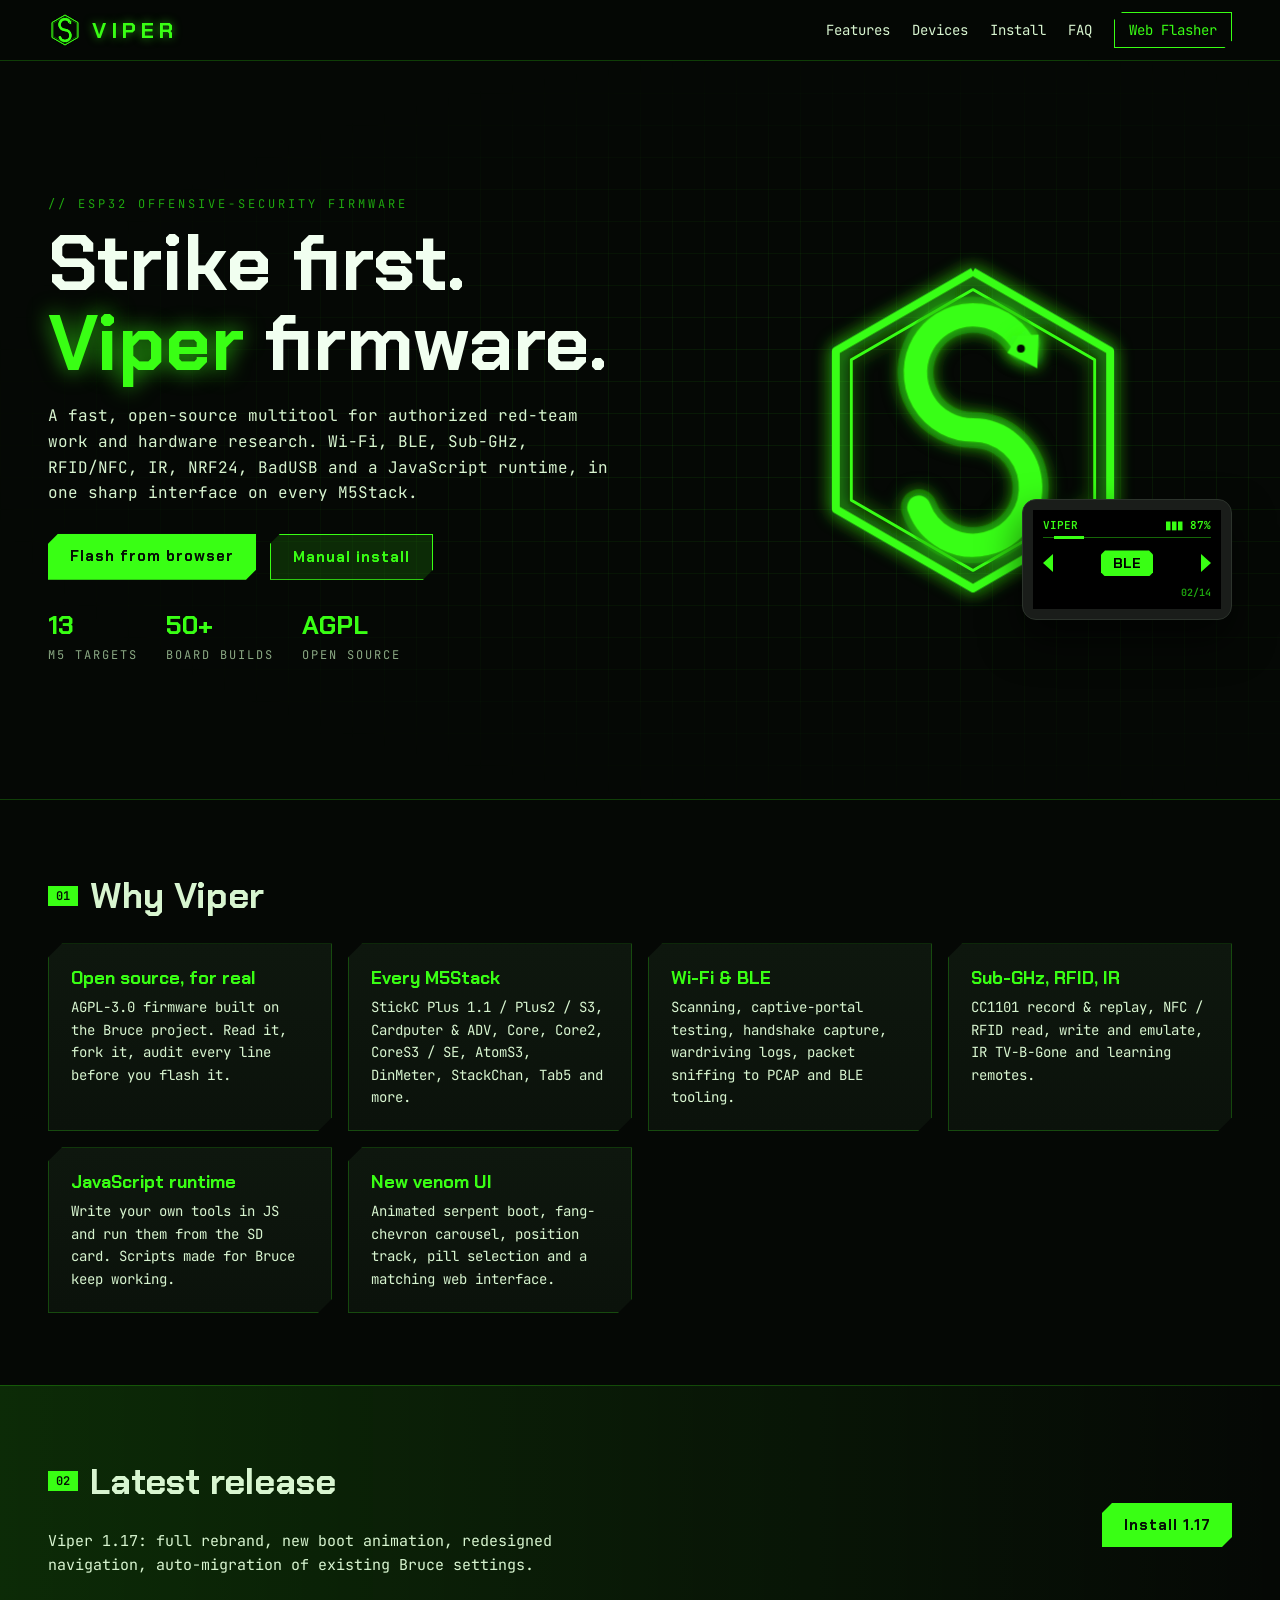
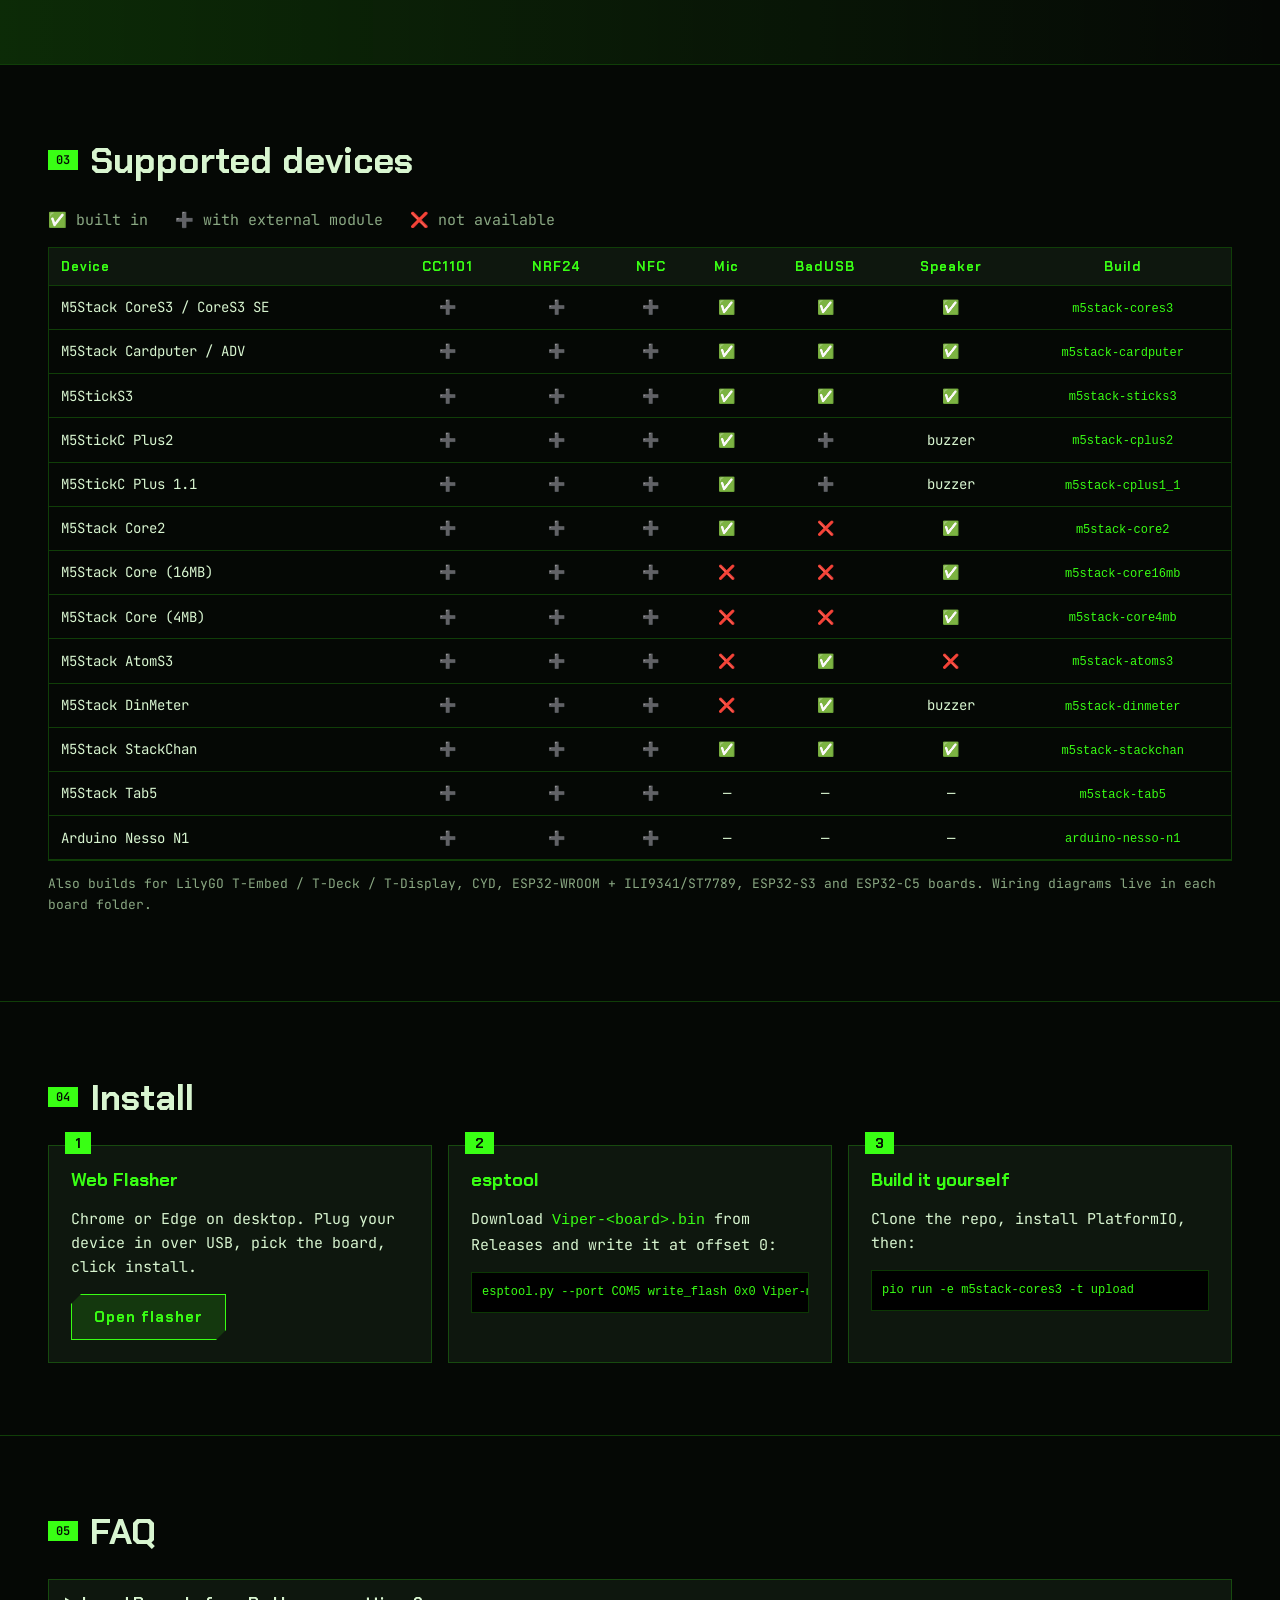
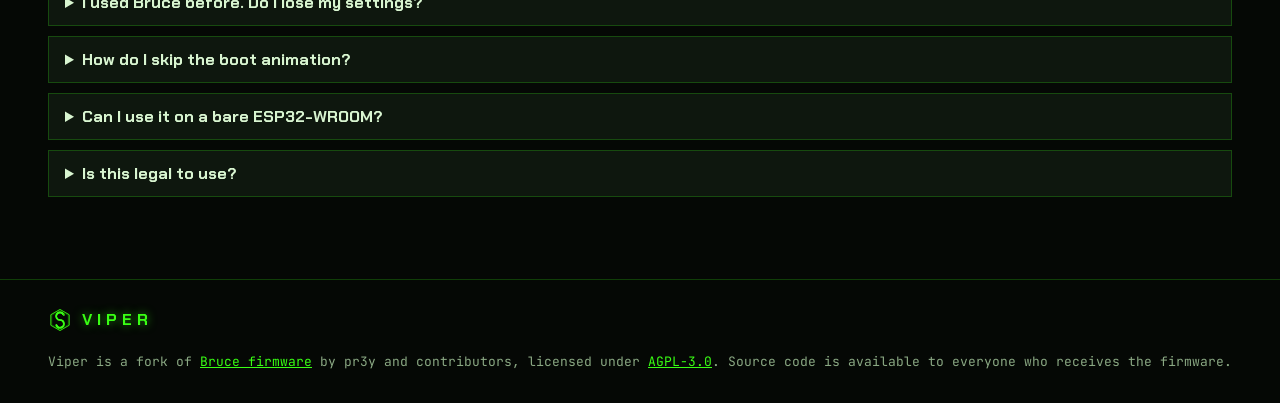
==== website/index.html @ 6bab2573 "Initial commit: Viper firmware Viper is an ESP32 offensive-security firmware forked from Bruce firmw" ====
<!doctype html>
<html lang="en">
<head>
  <meta charset="utf-8" />
  <meta name="viewport" content="width=device-width, initial-scale=1" />
  <title>Viper Firmware</title>
  <meta name="description" content="Viper — open-source ESP32 firmware for offensive security research on M5Stack and other ESP32 devices." />
  <link rel="icon" href="assets/viper-logo.svg" type="image/svg+xml" />
  <link rel="preconnect" href="https://fonts.googleapis.com" />
  <link rel="preconnect" href="https://fonts.gstatic.com" crossorigin />
  <link href="https://fonts.googleapis.com/css2?family=Chakra+Petch:wght@500;700&family=JetBrains+Mono:wght@400;600&display=swap" rel="stylesheet" />
  <link rel="stylesheet" href="style.css" />
</head>
<body>
  <header class="nav">
    <a class="brand" href="#top">
      <img src="assets/viper-logo.svg" alt="" width="34" height="34" />
      <span>VIPER</span>
    </a>
    <button class="nav-toggle" aria-label="Open menu" aria-expanded="false">&#9776;</button>
    <nav class="nav-links">
      <a href="#features">Features</a>
      <a href="#devices">Devices</a>
      <a href="#install">Install</a>
      <a href="#faq">FAQ</a>
      <a href="flasher.html" class="nav-cta">Web Flasher</a>
    </nav>
  </header>

  <main id="top">
    <!-- HERO -->
    <section class="hero">
      <div class="hero-grid" aria-hidden="true"></div>
      <div class="hero-copy">
        <p class="eyebrow">// ESP32 OFFENSIVE-SECURITY FIRMWARE</p>
        <h1>Strike first.<br /><span class="glow">Viper</span> firmware.</h1>
        <p class="lead">
          A fast, open-source multitool for authorized red-team work and hardware research.
          Wi-Fi, BLE, Sub-GHz, RFID/NFC, IR, NRF24, BadUSB and a JavaScript runtime,
          in one sharp interface on every M5Stack.
        </p>
        <div class="hero-actions">
          <a class="btn btn-primary" href="flasher.html">Flash from browser</a>
          <a class="btn btn-ghost" href="#install">Manual install</a>
        </div>
        <ul class="hero-stats">
          <li><b>13</b><span>M5 targets</span></li>
          <li><b>50+</b><span>board builds</span></li>
          <li><b>AGPL</b><span>open source</span></li>
        </ul>
      </div>

      <div class="hero-art">
        <svg class="logo-anim" viewBox="0 0 100 100" role="img" aria-label="Viper logo">
          <defs>
            <filter id="g" x="-40%" y="-40%" width="180%" height="180%">
              <feGaussianBlur stdDeviation="2.4" result="b" />
              <feMerge><feMergeNode in="b" /><feMergeNode in="SourceGraphic" /></feMerge>
            </filter>
          </defs>
          <g fill="none" stroke="var(--venom)" stroke-linejoin="round" filter="url(#g)">
            <polygon class="hex" pathLength="100" points="50,6 88.1,28 88.1,72 50,94 11.9,72 11.9,28" stroke-width="2.2" />
            <polygon class="hex-in" points="50,11 83.8,30.5 83.8,69.5 50,89 16.2,69.5 16.2,30.5" stroke-width=".8" />
            <path class="serpent-shadow" pathLength="100" d="M34.96 71.47 A16 16 0 1 0 50 50 A16 16 0 1 1 63.86 26" stroke-width="10" stroke-linecap="round" />
            <path class="serpent" pathLength="100" d="M34.96 71.47 A16 16 0 1 0 50 50 A16 16 0 1 1 63.86 26" stroke-width="6.5" stroke-linecap="round" />
          </g>
          <g class="head" filter="url(#g)">
            <polygon points="67.86,32.9 59.53,28.5 62.6,23.8 68.19,23.5" fill="var(--venom)" />
            <circle cx="63.3" cy="27.4" r="1.1" fill="#050a05" />
            <path class="tongue" d="M68.5 34 l2.2 4 m0 0 l-1.4 2.2 m1.4 -2.2 l2.4 1" stroke="#ff3355" stroke-width=".9" fill="none" stroke-linecap="round" />
          </g>
        </svg>
        <div class="device-frame" aria-hidden="true">
          <div class="screen">
            <div class="sb"><span>VIPER</span><span>&#9646;&#9646;&#9646; 87%</span></div>
            <div class="rule"><i></i></div>
            <div class="carousel">
              <span class="fang l"></span>
              <span class="card" id="demoItem">WIFI</span>
              <span class="fang r"></span>
            </div>
            <div class="count" id="demoCount">01/14</div>
          </div>
        </div>
      </div>
    </section>

    <!-- FEATURES -->
    <section id="features" class="section">
      <h2><span class="tag">01</span> Why Viper</h2>
      <div class="cards">
        <article class="card-f">
          <h3>Open source, for real</h3>
          <p>AGPL-3.0 firmware built on the Bruce project. Read it, fork it, audit every line before you flash it.</p>
        </article>
        <article class="card-f">
          <h3>Every M5Stack</h3>
          <p>StickC Plus 1.1 / Plus2 / S3, Cardputer & ADV, Core, Core2, CoreS3 / SE, AtomS3, DinMeter, StackChan, Tab5 and more.</p>
        </article>
        <article class="card-f">
          <h3>Wi-Fi & BLE</h3>
          <p>Scanning, captive-portal testing, handshake capture, wardriving logs, packet sniffing to PCAP and BLE tooling.</p>
        </article>
        <article class="card-f">
          <h3>Sub-GHz, RFID, IR</h3>
          <p>CC1101 record &amp; replay, NFC / RFID read, write and emulate, IR TV-B-Gone and learning remotes.</p>
        </article>
        <article class="card-f">
          <h3>JavaScript runtime</h3>
          <p>Write your own tools in JS and run them from the SD card. Scripts made for Bruce keep working.</p>
        </article>
        <article class="card-f">
          <h3>New venom UI</h3>
          <p>Animated serpent boot, fang-chevron carousel, position track, pill selection and a matching web interface.</p>
        </article>
      </div>
    </section>

    <!-- RELEASE -->
    <section class="section release">
      <div>
        <h2><span class="tag">02</span> Latest release</h2>
        <p class="lead small">Viper 1.17: full rebrand, new boot animation, redesigned navigation, auto-migration of existing Bruce settings.</p>
      </div>
      <a class="btn btn-primary" href="flasher.html">Install 1.17</a>
    </section>

    <!-- DEVICES -->
    <section id="devices" class="section">
      <h2><span class="tag">03</span> Supported devices</h2>
      <p class="muted">✅ built in &nbsp; ➕ with external module &nbsp; ❌ not available</p>
      <div class="table-wrap">
        <table>
          <thead>
            <tr><th>Device</th><th>CC1101</th><th>NRF24</th><th>NFC</th><th>Mic</th><th>BadUSB</th><th>Speaker</th><th>Build</th></tr>
          </thead>
          <tbody id="deviceRows"></tbody>
        </table>
      </div>
      <p class="muted small">Also builds for LilyGO T-Embed / T-Deck / T-Display, CYD, ESP32-WROOM + ILI9341/ST7789, ESP32-S3 and ESP32-C5 boards. Wiring diagrams live in each board folder.</p>
    </section>

    <!-- INSTALL -->
    <section id="install" class="section">
      <h2><span class="tag">04</span> Install</h2>
      <div class="steps">
        <div class="step">
          <b>1</b>
          <h3>Web Flasher</h3>
          <p>Chrome or Edge on desktop. Plug your device in over USB, pick the board, click install.</p>
          <a class="btn btn-ghost" href="flasher.html">Open flasher</a>
        </div>
        <div class="step">
          <b>2</b>
          <h3>esptool</h3>
          <p>Download <code>Viper-&lt;board&gt;.bin</code> from Releases and write it at offset 0:</p>
          <pre><code>esptool.py --port COM5 write_flash 0x0 Viper-m5stack-cores3.bin</code></pre>
        </div>
        <div class="step">
          <b>3</b>
          <h3>Build it yourself</h3>
          <p>Clone the repo, install PlatformIO, then:</p>
          <pre><code>pio run -e m5stack-cores3 -t upload</code></pre>
        </div>
      </div>
    </section>

    <!-- FAQ -->
    <section id="faq" class="section">
      <h2><span class="tag">05</span> FAQ</h2>
      <details>
        <summary>I used Bruce before. Do I lose my settings?</summary>
        <p>No. On first boot Viper renames <code>/bruce.conf</code> and <code>/brucePins.conf</code> to the Viper names and reads saved Bruce capture files. Move your SD folders from <code>/BruceRF</code>, <code>/BruceIR</code> and so on to <code>/ViperRF</code>, <code>/ViperIR</code> and so on to keep using them.</p>
      </details>
      <details>
        <summary>How do I skip the boot animation?</summary>
        <p>Press any key. To use your own splash, put <code>boot.jpg</code> or <code>boot.gif</code> on the SD card root.</p>
      </details>
      <details>
        <summary>Can I use it on a bare ESP32-WROOM?</summary>
        <p>Yes. Use the <code>esp-wroom32-ili9341</code> or <code>esp-wroom32-st7789</code> build with a matching SPI display, or the <code>CYD-2432S028</code> build for the Cheap Yellow Display.</p>
      </details>
      <details>
        <summary>Is this legal to use?</summary>
        <p>Viper is a research and education tool. Only test networks, radios and devices you own or have written permission to assess. You are responsible for following the laws where you live.</p>
      </details>
    </section>
  </main>

  <footer class="footer">
    <div class="brand small">
      <img src="assets/viper-logo.svg" alt="" width="24" height="24" /><span>VIPER</span>
    </div>
    <p>
      Viper is a fork of <a href="https://github.com/pr3y/Bruce">Bruce firmware</a> by pr3y and contributors,
      licensed under <a href="https://www.gnu.org/licenses/agpl-3.0.html">AGPL-3.0</a>. Source code is available to everyone who receives the firmware.
    </p>
  </footer>

  <script src="site.js"></script>
</body>
</html>
---- website/style.css ----
:root {
  --venom: #39ff14;
  --venom-2: #1fa80f;
  --venom-dim: rgba(57, 255, 20, 0.14);
  --bg: #050805;
  --bg-2: #0b120b;
  --panel: #0e170e;
  --line: rgba(57, 255, 20, 0.22);
  --text: #d8f5d0;
  --muted: #8aa883;
  --danger: #ff3355;
  --display: "Chakra Petch", system-ui, sans-serif;
  --mono: "JetBrains Mono", ui-monospace, Consolas, monospace;
  color-scheme: dark;
}

* { box-sizing: border-box; }
html { scroll-behavior: smooth; }
body {
  margin: 0;
  background: var(--bg);
  color: var(--text);
  font: 15px/1.6 var(--mono);
  overflow-x: hidden;
}
a { color: var(--venom); }
code { color: var(--venom); }

/* ---------- nav ---------- */
.nav {
  position: sticky; top: 0; z-index: 20;
  display: flex; align-items: center; justify-content: space-between;
  padding: 12px clamp(16px, 4vw, 48px);
  background: rgba(5, 8, 5, 0.86);
  backdrop-filter: blur(8px);
  border-bottom: 1px solid var(--line);
}
.brand {
  display: inline-flex; align-items: center; gap: 10px;
  color: var(--venom); text-decoration: none;
  font: 700 22px var(--display); letter-spacing: 5px;
  text-shadow: 0 0 10px rgba(57, 255, 20, 0.6);
}
.brand.small { font-size: 16px; }
.nav-links { display: flex; gap: 22px; align-items: center; }
.nav-links a { color: var(--text); text-decoration: none; font-size: 14px; }
.nav-links a:hover { color: var(--venom); }
.nav-cta {
  border: 1px solid var(--venom); padding: 6px 14px; color: var(--venom) !important;
  clip-path: polygon(8px 0, 100% 0, 100% calc(100% - 8px), calc(100% - 8px) 100%, 0 100%, 0 8px);
}
.nav-toggle { display: none; background: none; border: 1px solid var(--line); color: var(--venom); font-size: 20px; padding: 2px 10px; }

/* ---------- buttons ---------- */
.btn {
  display: inline-block; padding: 12px 22px; text-decoration: none;
  font: 700 15px var(--display); letter-spacing: 1px;
  clip-path: polygon(10px 0, 100% 0, 100% calc(100% - 10px), calc(100% - 10px) 100%, 0 100%, 0 10px);
  transition: transform 0.12s, box-shadow 0.12s, background 0.12s;
}
.btn:hover { transform: translateY(-1px); }
.btn-primary { background: var(--venom); color: #041004; box-shadow: 0 0 24px rgba(57, 255, 20, 0.35); }
.btn-ghost { border: 1px solid var(--venom); color: var(--venom); background: var(--venom-dim); }

/* ---------- hero ---------- */
.hero {
  position: relative;
  display: grid; grid-template-columns: 1.1fr 0.9fr; gap: 32px; align-items: center;
  padding: clamp(40px, 8vw, 96px) clamp(16px, 4vw, 48px);
  min-height: 82vh; overflow: hidden;
}
.hero-grid {
  position: absolute; inset: 0; z-index: -1;
  background-image:
    linear-gradient(var(--venom-dim) 1px, transparent 1px),
    linear-gradient(90deg, var(--venom-dim) 1px, transparent 1px);
  background-size: 32px 32px;
  mask-image: radial-gradient(ellipse at 70% 50%, #000 20%, transparent 75%);
  opacity: 0.5;
}
.eyebrow { color: var(--venom-2); letter-spacing: 3px; font-size: 12px; margin: 0 0 10px; }
h1 {
  font: 700 clamp(40px, 6.5vw, 78px)/1.02 var(--display);
  margin: 0 0 20px; color: #f1fff0;
}
.glow { color: var(--venom); text-shadow: 0 0 22px rgba(57, 255, 20, 0.7); }
.lead { max-width: 56ch; color: var(--text); font-size: 16px; }
.lead.small { font-size: 15px; }
.hero-actions { display: flex; gap: 14px; flex-wrap: wrap; margin: 28px 0; }
.hero-stats { display: flex; gap: 28px; list-style: none; padding: 0; margin: 0; flex-wrap: wrap; }
.hero-stats b { display: block; font: 700 26px var(--display); color: var(--venom); }
.hero-stats span { color: var(--muted); font-size: 12px; text-transform: uppercase; letter-spacing: 2px; }

.hero-art { position: relative; display: grid; place-items: center; }
.logo-anim { width: min(360px, 80vw); }
.logo-anim .hex { stroke-dasharray: 100; stroke-dashoffset: 100; animation: draw 0.7s 0.2s ease-out forwards; }
.logo-anim .hex-in { opacity: 0; animation: fade 0.4s 0.8s forwards; }
.logo-anim .serpent-shadow { stroke: var(--venom-2); opacity: 0.45; stroke-dasharray: 100; stroke-dashoffset: 100; animation: draw 0.9s 0.9s ease-in-out forwards; }
.logo-anim .serpent { stroke-dasharray: 100; stroke-dashoffset: 100; animation: draw 0.6s 1.8s ease-in forwards; }
.logo-anim .head { opacity: 0; animation: fade 0.2s 2.3s forwards; }
.logo-anim .tongue { animation: flick 2.4s 2.5s infinite; opacity: 0; }
@keyframes draw { to { stroke-dashoffset: 0; } }
@keyframes fade { to { opacity: 1; } }
@keyframes flick { 0%, 8%, 16% { opacity: 1; } 4%, 12%, 20%, 100% { opacity: 0; } }

/* mini device mock showing the new carousel */
.device-frame {
  position: absolute; right: 0; bottom: -10px;
  width: 210px; padding: 10px; border-radius: 14px;
  background: #1a1d1a; border: 1px solid #2c332c;
  box-shadow: 0 20px 40px rgba(0, 0, 0, 0.6);
}
.screen { background: #000; padding: 8px 10px 10px; font: 600 11px var(--mono); color: var(--venom); }
.sb { display: flex; justify-content: space-between; }
.rule { height: 1px; background: rgba(57, 255, 20, 0.4); margin: 5px 0 12px; position: relative; }
.rule i { position: absolute; top: -1px; height: 3px; width: 18%; background: var(--venom); left: 0; transition: left 0.3s; }
.carousel { display: flex; align-items: center; justify-content: space-between; }
.fang { width: 0; height: 0; border-top: 9px solid transparent; border-bottom: 9px solid transparent; }
.fang.l { border-right: 10px solid var(--venom); }
.fang.r { border-left: 10px solid var(--venom); }
.card {
  background: var(--venom); color: #000; padding: 4px 12px; font: 700 14px var(--display);
  clip-path: polygon(4px 0, calc(100% - 4px) 0, 100% 4px, 100% calc(100% - 4px), calc(100% - 4px) 100%, 4px 100%, 0 calc(100% - 4px), 0 4px);
}
.count { text-align: right; color: var(--venom-2); margin-top: 10px; font-size: 10px; }

/* ---------- sections ---------- */
.section { padding: clamp(40px, 6vw, 72px) clamp(16px, 4vw, 48px); border-top: 1px solid var(--line); }
h2 { font: 700 clamp(26px, 3.4vw, 36px) var(--display); margin: 0 0 24px; display: flex; align-items: center; gap: 12px; }
.tag { font: 600 12px var(--mono); color: #041004; background: var(--venom); padding: 2px 8px; }
h3 { font: 700 18px var(--display); margin: 0 0 6px; color: var(--venom); }
.muted { color: var(--muted); }
.small { font-size: 13px; }

.cards { display: grid; grid-template-columns: repeat(auto-fit, minmax(240px, 1fr)); gap: 16px; }
.card-f {
  background: linear-gradient(180deg, var(--panel), var(--bg-2));
  border: 1px solid var(--line); padding: 22px;
  clip-path: polygon(14px 0, 100% 0, 100% calc(100% - 14px), calc(100% - 14px) 100%, 0 100%, 0 14px);
  transition: border-color 0.15s, transform 0.15s;
}
.card-f:hover { border-color: var(--venom); transform: translateY(-2px); }
.card-f p { margin: 0; color: var(--text); font-size: 14px; }

.release { display: flex; justify-content: space-between; align-items: center; gap: 20px; flex-wrap: wrap; background: linear-gradient(90deg, var(--venom-dim), transparent); }

.table-wrap { overflow-x: auto; border: 1px solid var(--line); }
table { width: 100%; border-collapse: collapse; font-size: 14px; min-width: 640px; }
th, td { padding: 10px 12px; text-align: center; border-bottom: 1px solid var(--line); }
th { color: var(--venom); font: 700 13px var(--display); letter-spacing: 1px; background: var(--panel); }
td:first-child, th:first-child { text-align: left; }
tbody tr:hover { background: var(--venom-dim); }
td code { font-size: 12px; }

.steps { display: grid; grid-template-columns: repeat(auto-fit, minmax(260px, 1fr)); gap: 16px; }
.step { position: relative; background: var(--panel); border: 1px solid var(--line); padding: 22px 22px 22px 22px; }
.step > b { position: absolute; top: -14px; left: 16px; background: var(--venom); color: #041004; font: 700 14px var(--display); padding: 2px 10px; }
pre { background: #000; border: 1px solid var(--line); padding: 10px; overflow-x: auto; font-size: 12px; }

details { border: 1px solid var(--line); padding: 12px 16px; margin-bottom: 10px; background: var(--panel); }
summary { cursor: pointer; font: 700 16px var(--display); color: var(--text); }
details[open] summary { color: var(--venom); }

.footer { border-top: 1px solid var(--line); padding: 28px clamp(16px, 4vw, 48px); color: var(--muted); font-size: 13px; }

/* ---------- flasher page ---------- */
.flasher { max-width: 760px; margin: 0 auto; }
.board-grid { display: grid; grid-template-columns: repeat(auto-fill, minmax(200px, 1fr)); gap: 10px; margin: 20px 0; }
.board-btn {
  text-align: left; background: var(--panel); border: 1px solid var(--line); color: var(--text);
  padding: 14px; font: 600 14px var(--mono); cursor: pointer;
}
.board-btn small { display: block; color: var(--muted); font-size: 11px; }
.board-btn[aria-pressed="true"] { border-color: var(--venom); background: var(--venom-dim); color: var(--venom); }
.install-box { border: 1px dashed var(--venom); padding: 20px; text-align: center; }
.warn { color: var(--danger); }

/* ---------- responsive ---------- */
@media (max-width: 860px) {
  .hero { grid-template-columns: 1fr; min-height: auto; }
  .hero-art { order: -1; }
  .device-frame { position: static; margin-top: -20px; }
  .nav-toggle { display: block; }
  .nav-links {
    display: none; position: absolute; top: 100%; left: 0; right: 0;
    flex-direction: column; gap: 0; background: var(--bg); border-bottom: 1px solid var(--line);
  }
  .nav-links.open { display: flex; }
  .nav-links a { padding: 14px 16px; width: 100%; }
}
@media (prefers-reduced-motion: reduce) {
  .logo-anim * { animation: none !important; stroke-dashoffset: 0 !important; opacity: 1 !important; }
}
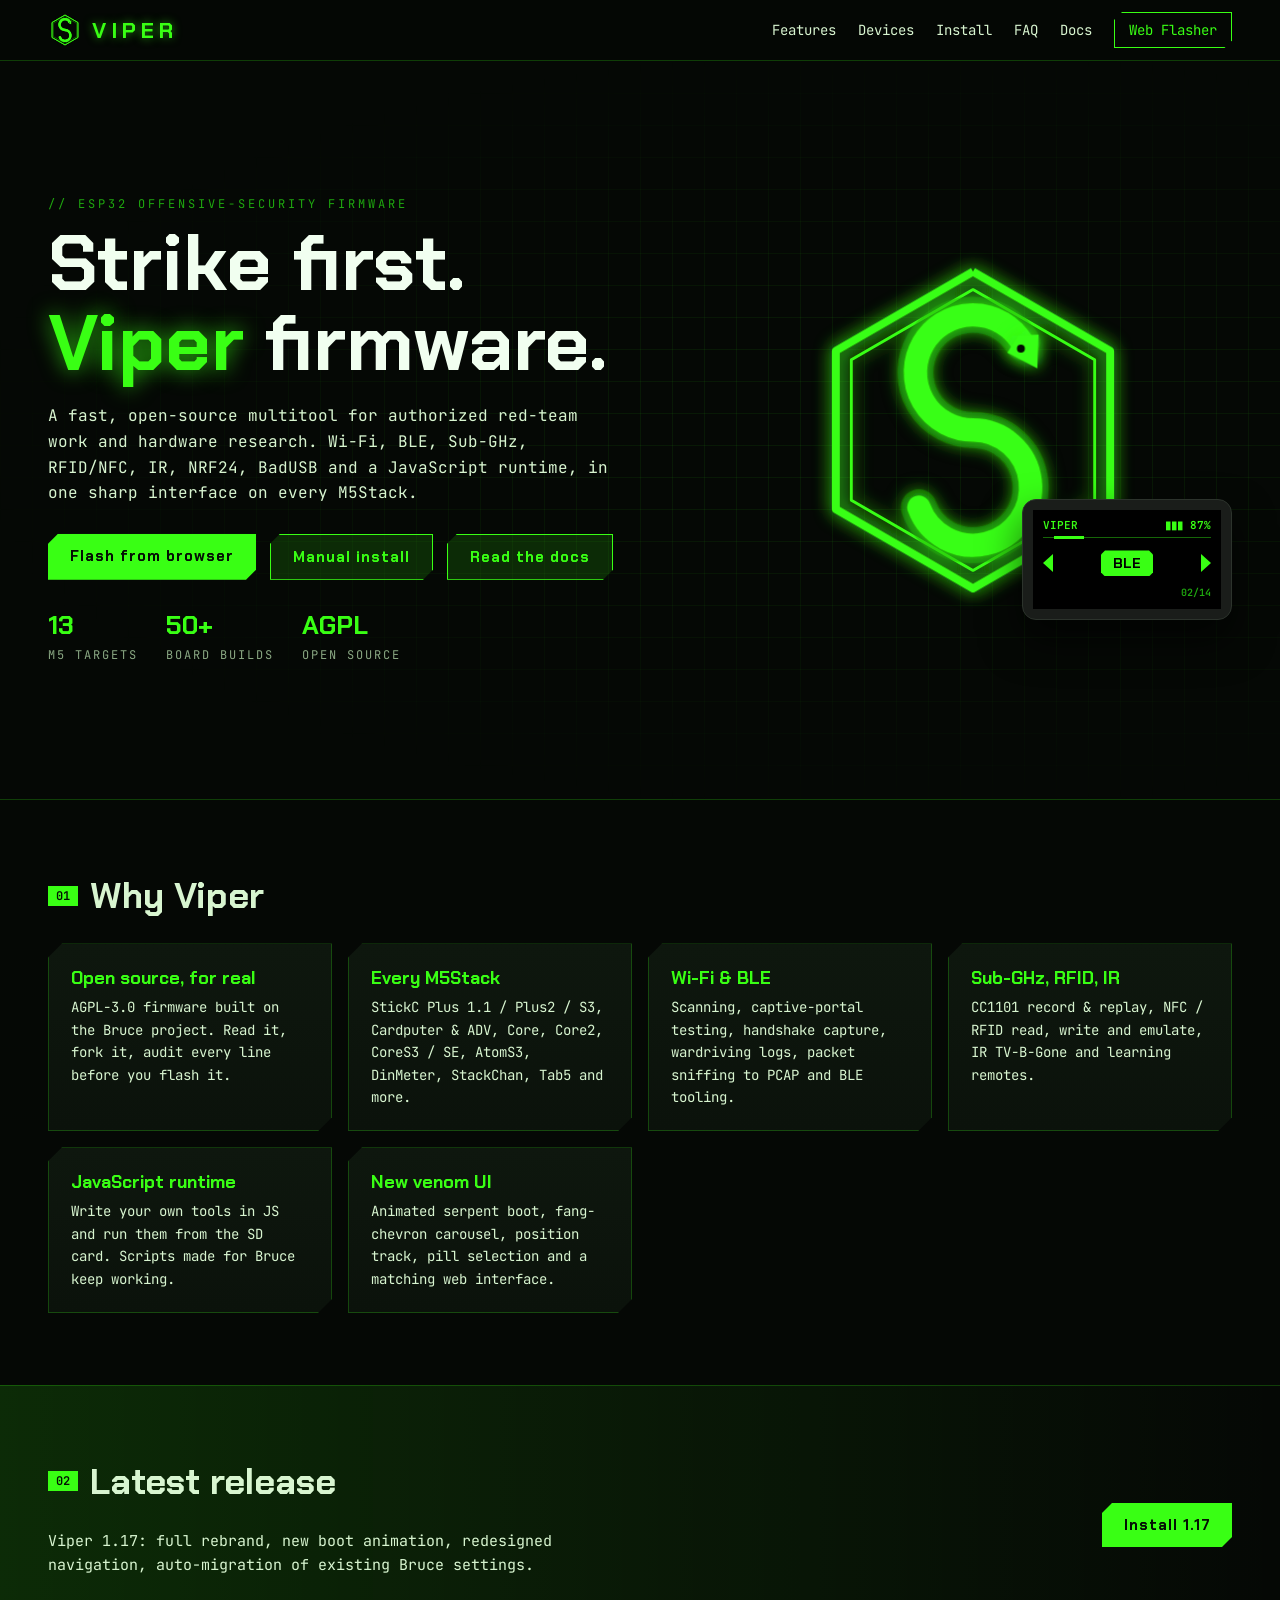
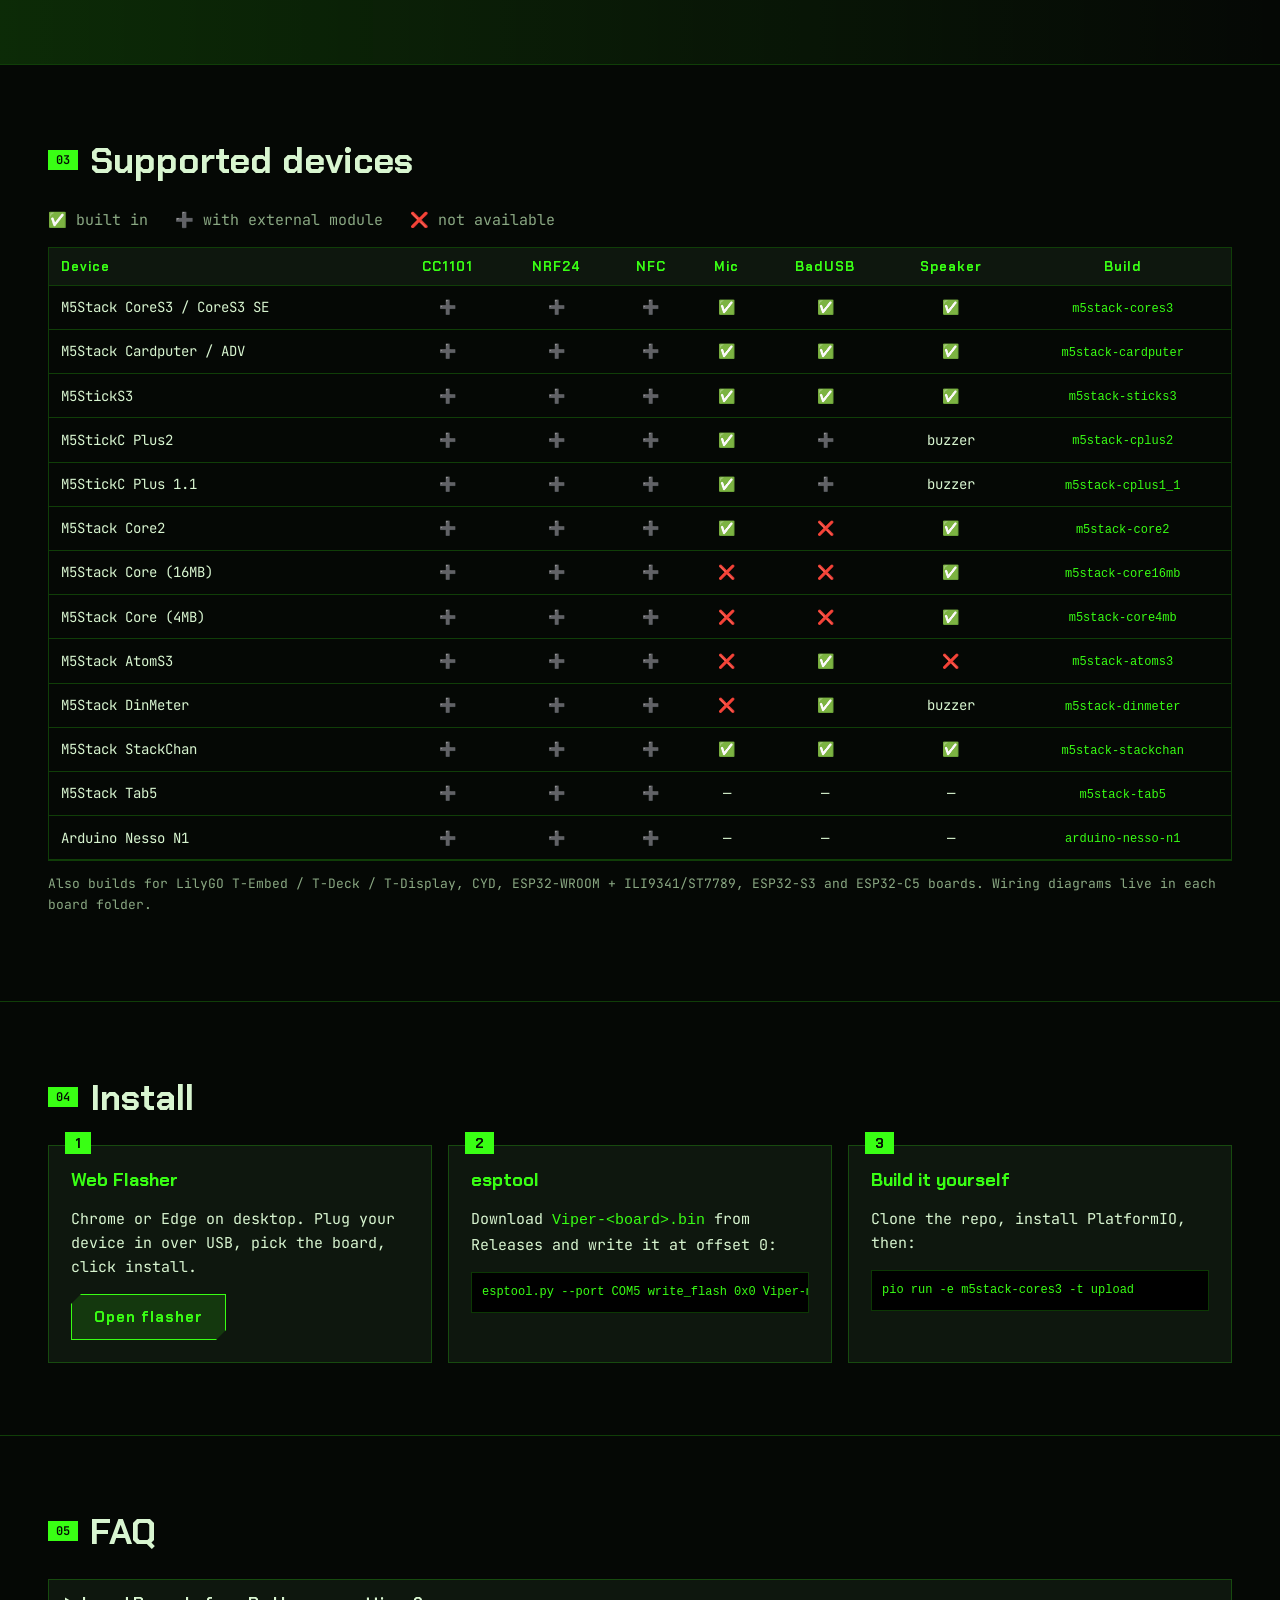
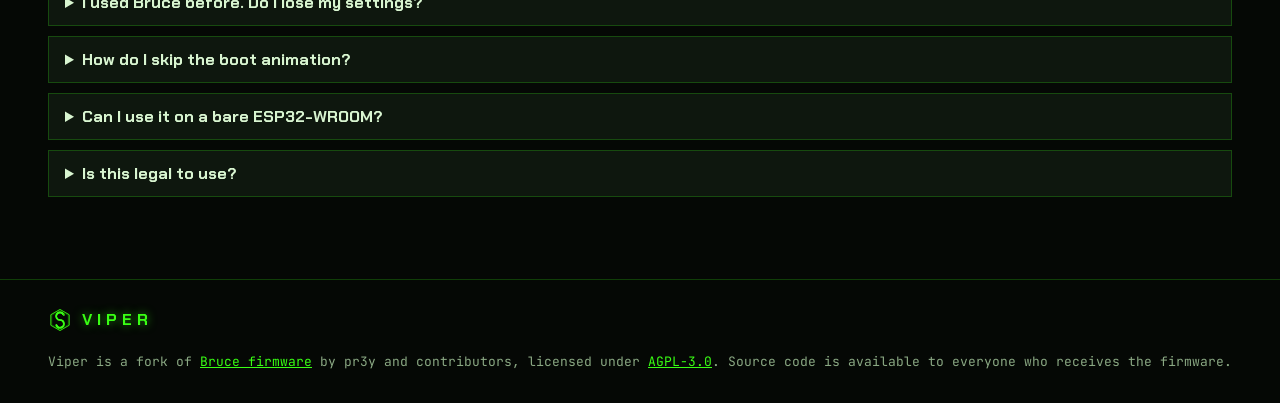
==== commit 242ec3c3: "Add original Viper documentation 29 pages written from the Viper source: install, first boot, contro" ====
--- a/website/index.html
+++ b/website/index.html
@@ -23,6 +23,7 @@
       <a href="#devices">Devices</a>
       <a href="#install">Install</a>
       <a href="#faq">FAQ</a>
+      <a href="https://github.com/abimelsbk/viper/tree/main/docs">Docs</a>
       <a href="flasher.html" class="nav-cta">Web Flasher</a>
     </nav>
   </header>
@@ -42,6 +43,7 @@
         <div class="hero-actions">
           <a class="btn btn-primary" href="flasher.html">Flash from browser</a>
           <a class="btn btn-ghost" href="#install">Manual install</a>
+          <a class="btn btn-ghost" href="https://github.com/abimelsbk/viper/tree/main/docs">Read the docs</a>
         </div>
         <ul class="hero-stats">
           <li><b>13</b><span>M5 targets</span></li>
